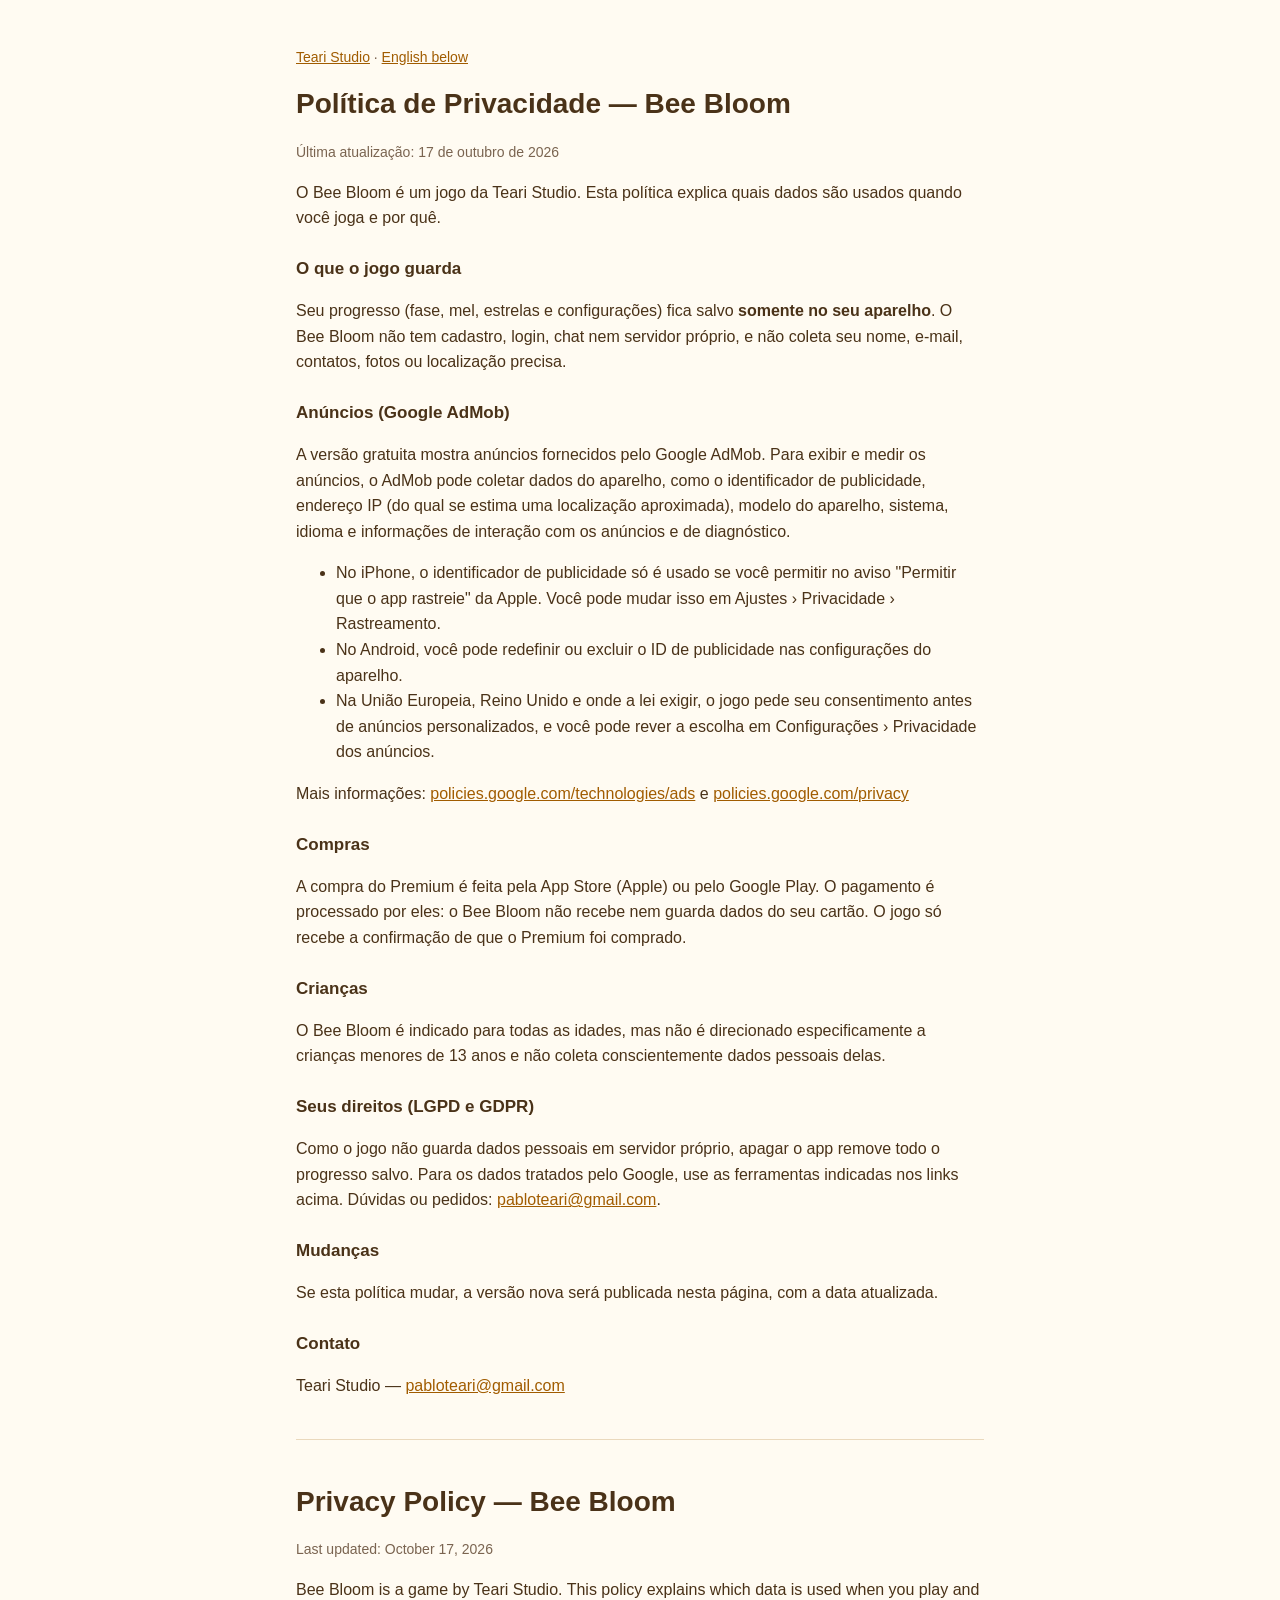
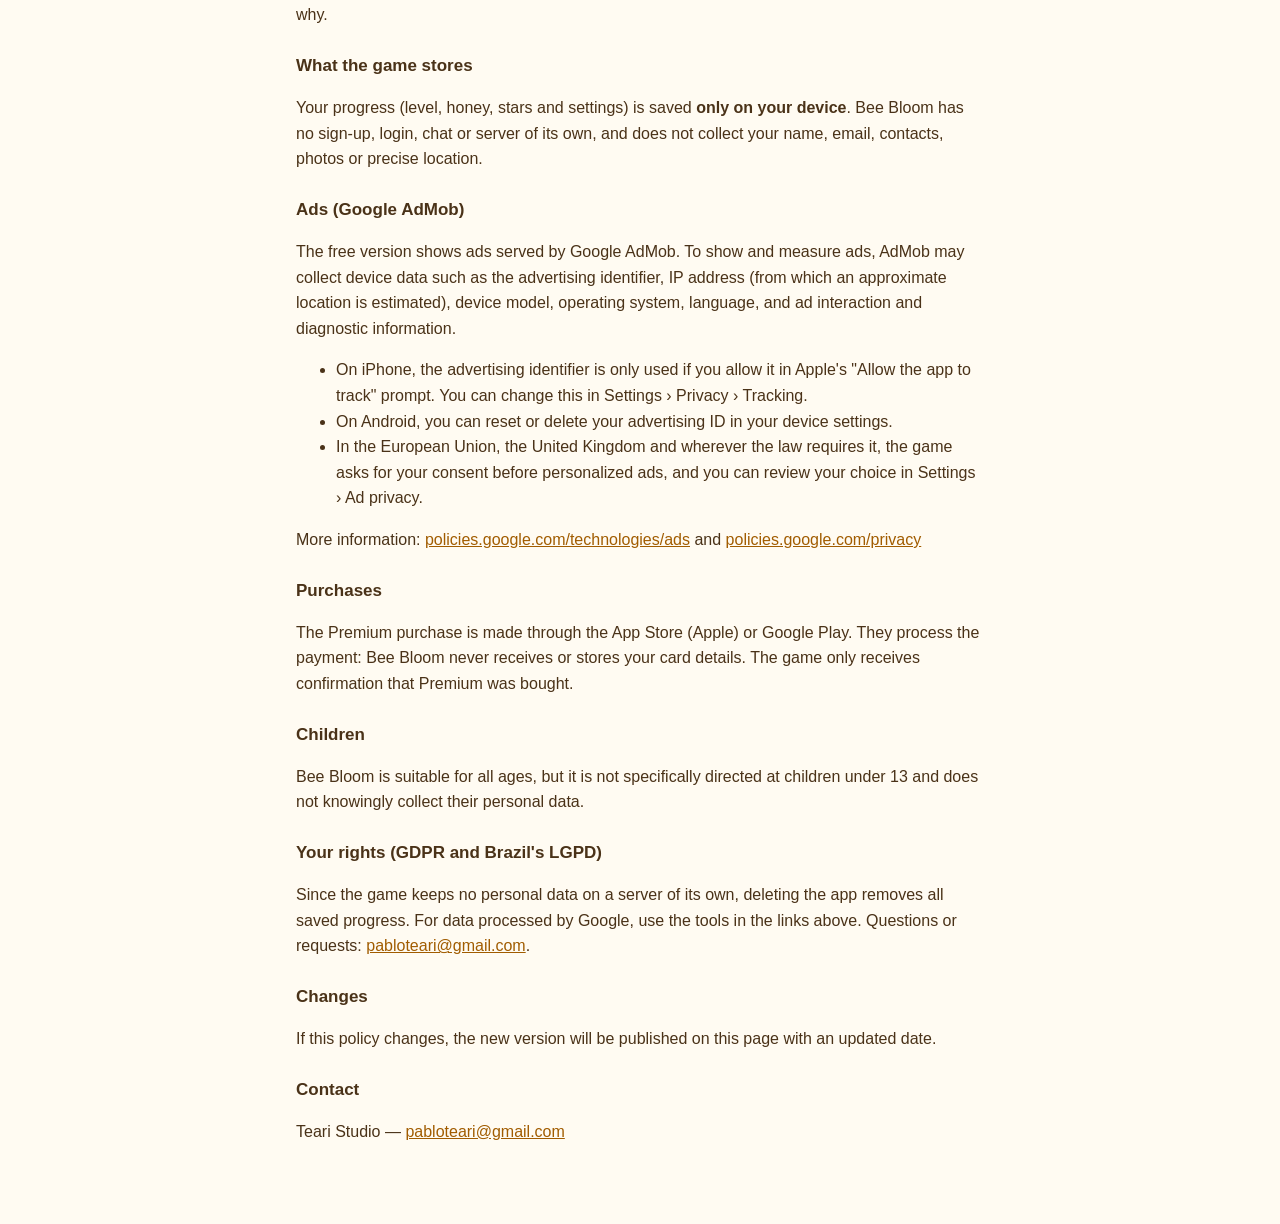
==== bee-bloom/privacidade.html @ 7d155b05 "Teari Studio site: Bee Bloom privacy policy, support page and app-ads.txt Co-Authored-By: Claude Opu" ====
<!doctype html>
<html lang="pt-BR">
<head>
<meta charset="utf-8">
<meta name="viewport" content="width=device-width, initial-scale=1">
<title>Bee Bloom — Privacidade</title>
<link rel="stylesheet" href="../style.css">
</head>
<body>
<main>
<p class="soft"><a href="../">Teari Studio</a> · <a href="#en">English below</a></p>

<h1>Política de Privacidade — Bee Bloom</h1>
<p class="soft">Última atualização: 17 de outubro de 2026</p>

<p>O Bee Bloom é um jogo da Teari Studio. Esta política explica quais dados são usados quando você joga e por quê.</p>

<h3>O que o jogo guarda</h3>
<p>Seu progresso (fase, mel, estrelas e configurações) fica salvo <strong>somente no seu aparelho</strong>. O Bee Bloom não tem cadastro, login, chat nem servidor próprio, e não coleta seu nome, e-mail, contatos, fotos ou localização precisa.</p>

<h3>Anúncios (Google AdMob)</h3>
<p>A versão gratuita mostra anúncios fornecidos pelo Google AdMob. Para exibir e medir os anúncios, o AdMob pode coletar dados do aparelho, como o identificador de publicidade, endereço IP (do qual se estima uma localização aproximada), modelo do aparelho, sistema, idioma e informações de interação com os anúncios e de diagnóstico.</p>
<ul>
<li>No iPhone, o identificador de publicidade só é usado se você permitir no aviso "Permitir que o app rastreie" da Apple. Você pode mudar isso em Ajustes › Privacidade › Rastreamento.</li>
<li>No Android, você pode redefinir ou excluir o ID de publicidade nas configurações do aparelho.</li>
<li>Na União Europeia, Reino Unido e onde a lei exigir, o jogo pede seu consentimento antes de anúncios personalizados, e você pode rever a escolha em Configurações › Privacidade dos anúncios.</li>
</ul>
<p>Mais informações: <a href="https://policies.google.com/technologies/ads">policies.google.com/technologies/ads</a> e <a href="https://policies.google.com/privacy">policies.google.com/privacy</a></p>

<h3>Compras</h3>
<p>A compra do Premium é feita pela App Store (Apple) ou pelo Google Play. O pagamento é processado por eles: o Bee Bloom não recebe nem guarda dados do seu cartão. O jogo só recebe a confirmação de que o Premium foi comprado.</p>

<h3>Crianças</h3>
<p>O Bee Bloom é indicado para todas as idades, mas não é direcionado especificamente a crianças menores de 13 anos e não coleta conscientemente dados pessoais delas.</p>

<h3>Seus direitos (LGPD e GDPR)</h3>
<p>Como o jogo não guarda dados pessoais em servidor próprio, apagar o app remove todo o progresso salvo. Para os dados tratados pelo Google, use as ferramentas indicadas nos links acima. Dúvidas ou pedidos: <a href="mailto:pabloteari@gmail.com">pabloteari@gmail.com</a>.</p>

<h3>Mudanças</h3>
<p>Se esta política mudar, a versão nova será publicada nesta página, com a data atualizada.</p>

<h3>Contato</h3>
<p>Teari Studio — <a href="mailto:pabloteari@gmail.com">pabloteari@gmail.com</a></p>

<hr id="en">

<h1>Privacy Policy — Bee Bloom</h1>
<p class="soft">Last updated: October 17, 2026</p>

<p>Bee Bloom is a game by Teari Studio. This policy explains which data is used when you play and why.</p>

<h3>What the game stores</h3>
<p>Your progress (level, honey, stars and settings) is saved <strong>only on your device</strong>. Bee Bloom has no sign-up, login, chat or server of its own, and does not collect your name, email, contacts, photos or precise location.</p>

<h3>Ads (Google AdMob)</h3>
<p>The free version shows ads served by Google AdMob. To show and measure ads, AdMob may collect device data such as the advertising identifier, IP address (from which an approximate location is estimated), device model, operating system, language, and ad interaction and diagnostic information.</p>
<ul>
<li>On iPhone, the advertising identifier is only used if you allow it in Apple's "Allow the app to track" prompt. You can change this in Settings › Privacy › Tracking.</li>
<li>On Android, you can reset or delete your advertising ID in your device settings.</li>
<li>In the European Union, the United Kingdom and wherever the law requires it, the game asks for your consent before personalized ads, and you can review your choice in Settings › Ad privacy.</li>
</ul>
<p>More information: <a href="https://policies.google.com/technologies/ads">policies.google.com/technologies/ads</a> and <a href="https://policies.google.com/privacy">policies.google.com/privacy</a></p>

<h3>Purchases</h3>
<p>The Premium purchase is made through the App Store (Apple) or Google Play. They process the payment: Bee Bloom never receives or stores your card details. The game only receives confirmation that Premium was bought.</p>

<h3>Children</h3>
<p>Bee Bloom is suitable for all ages, but it is not specifically directed at children under 13 and does not knowingly collect their personal data.</p>

<h3>Your rights (GDPR and Brazil's LGPD)</h3>
<p>Since the game keeps no personal data on a server of its own, deleting the app removes all saved progress. For data processed by Google, use the tools in the links above. Questions or requests: <a href="mailto:pabloteari@gmail.com">pabloteari@gmail.com</a>.</p>

<h3>Changes</h3>
<p>If this policy changes, the new version will be published on this page with an updated date.</p>

<h3>Contact</h3>
<p>Teari Studio — <a href="mailto:pabloteari@gmail.com">pabloteari@gmail.com</a></p>
</main>
</body>
</html>
---- style.css ----
:root { --bg: #fffbf2; --ink: #4a3218; --soft: #7a6450; --accent: #e8a21a; }
* { box-sizing: border-box; }
body { margin: 0; background: var(--bg); color: var(--ink); font: 16px/1.6 -apple-system, BlinkMacSystemFont, "Segoe UI", Roboto, sans-serif; }
main { max-width: 720px; margin: 0 auto; padding: 32px 16px 64px; }
h1 { font-size: 28px; margin: 0 0 4px; }
h2 { font-size: 20px; margin: 32px 0 8px; }
h3 { font-size: 17px; margin: 24px 0 4px; }
p, li { color: var(--ink); }
.soft { color: var(--soft); font-size: 14px; }
a { color: #a15c00; }
hr { border: 0; border-top: 1px solid #ead9bd; margin: 40px 0; }
.card { background: #fff; border-radius: 16px; padding: 20px; box-shadow: 0 2px 8px rgba(74,50,24,.08); margin: 16px 0; }
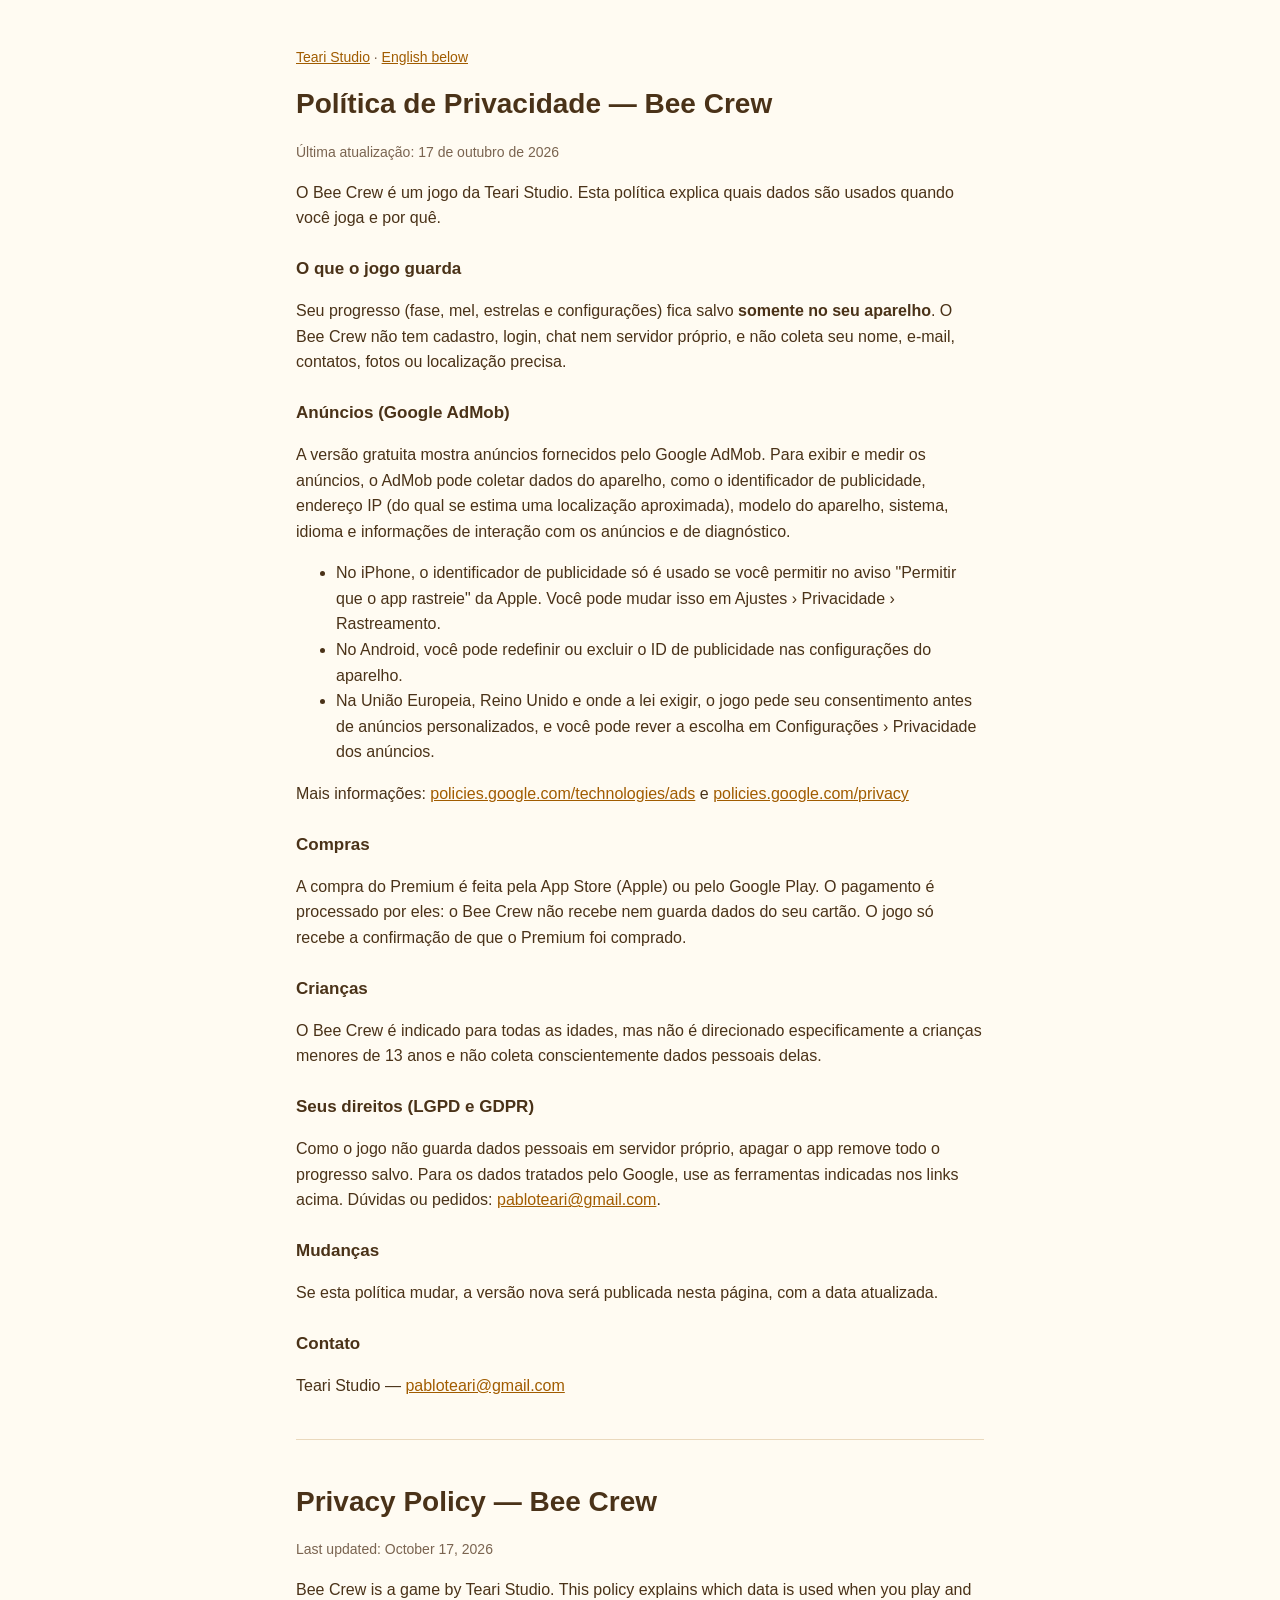
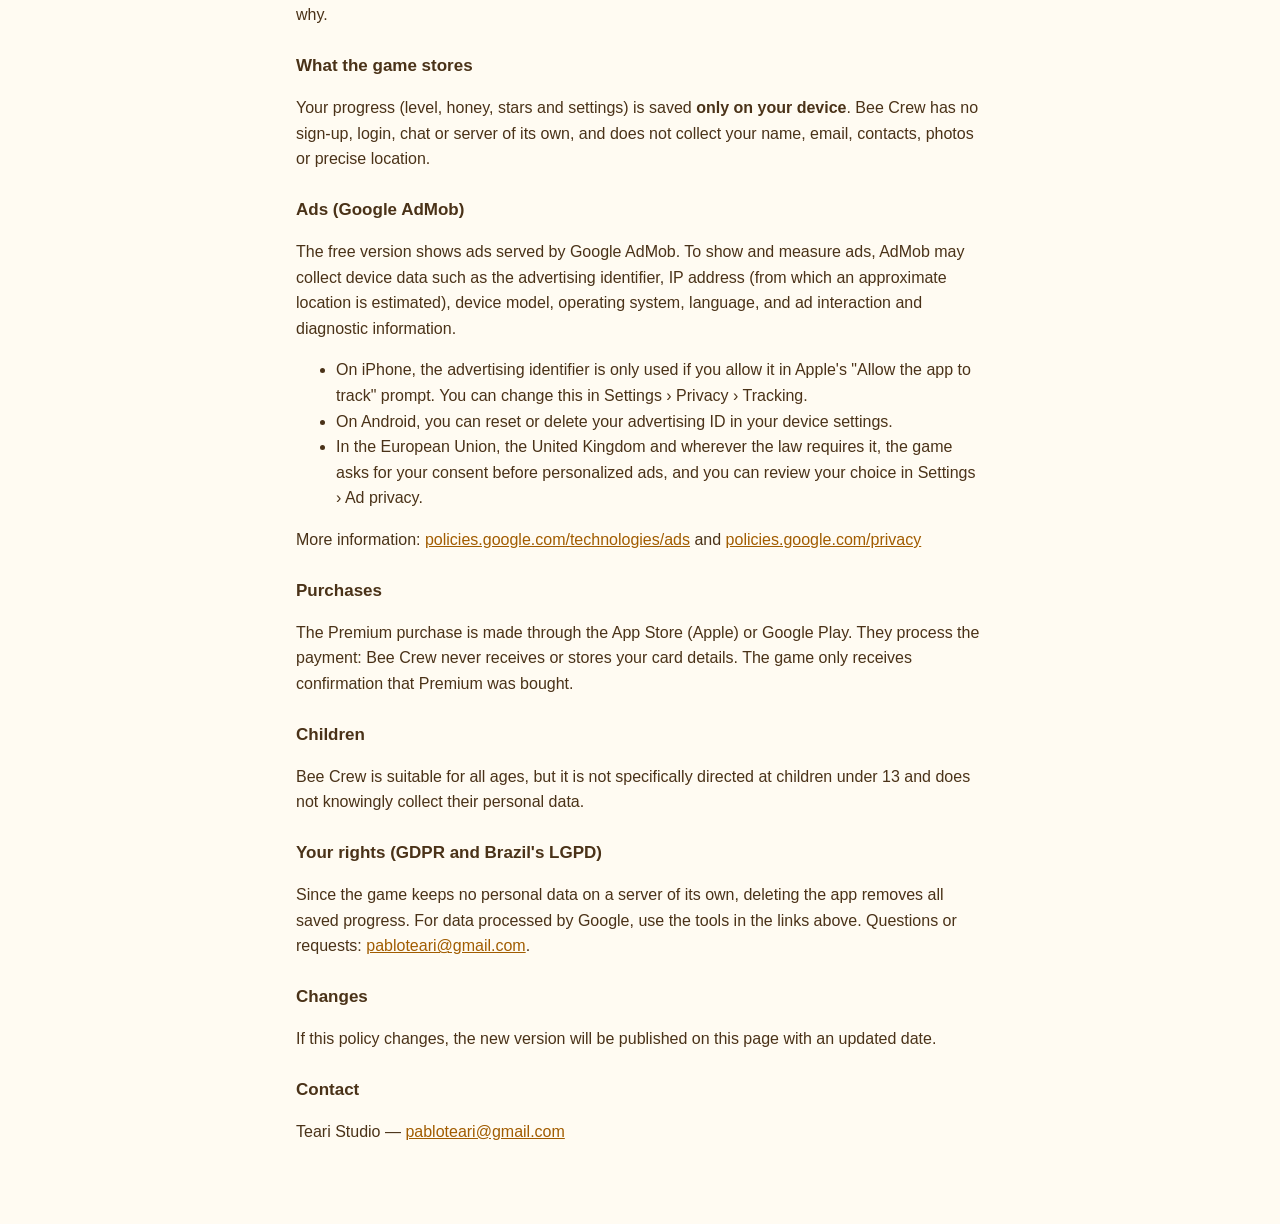
==== commit 6e3bb83e: "Rename Bee Bloom to Bee Crew Co-Authored-By: Claude Opus 5.5 <noreply@anthropic.com>" ====
--- a/bee-bloom/privacidade.html
+++ b/bee-bloom/privacidade.html
@@ -3,20 +3,20 @@
 <head>
 <meta charset="utf-8">
 <meta name="viewport" content="width=device-width, initial-scale=1">
-<title>Bee Bloom — Privacidade</title>
+<title>Bee Crew — Privacidade</title>
 <link rel="stylesheet" href="../style.css">
 </head>
 <body>
 <main>
 <p class="soft"><a href="../">Teari Studio</a> · <a href="#en">English below</a></p>
 
-<h1>Política de Privacidade — Bee Bloom</h1>
+<h1>Política de Privacidade — Bee Crew</h1>
 <p class="soft">Última atualização: 17 de outubro de 2026</p>
 
-<p>O Bee Bloom é um jogo da Teari Studio. Esta política explica quais dados são usados quando você joga e por quê.</p>
+<p>O Bee Crew é um jogo da Teari Studio. Esta política explica quais dados são usados quando você joga e por quê.</p>
 
 <h3>O que o jogo guarda</h3>
-<p>Seu progresso (fase, mel, estrelas e configurações) fica salvo <strong>somente no seu aparelho</strong>. O Bee Bloom não tem cadastro, login, chat nem servidor próprio, e não coleta seu nome, e-mail, contatos, fotos ou localização precisa.</p>
+<p>Seu progresso (fase, mel, estrelas e configurações) fica salvo <strong>somente no seu aparelho</strong>. O Bee Crew não tem cadastro, login, chat nem servidor próprio, e não coleta seu nome, e-mail, contatos, fotos ou localização precisa.</p>
 
 <h3>Anúncios (Google AdMob)</h3>
 <p>A versão gratuita mostra anúncios fornecidos pelo Google AdMob. Para exibir e medir os anúncios, o AdMob pode coletar dados do aparelho, como o identificador de publicidade, endereço IP (do qual se estima uma localização aproximada), modelo do aparelho, sistema, idioma e informações de interação com os anúncios e de diagnóstico.</p>
@@ -28,10 +28,10 @@
 <p>Mais informações: <a href="https://policies.google.com/technologies/ads">policies.google.com/technologies/ads</a> e <a href="https://policies.google.com/privacy">policies.google.com/privacy</a></p>
 
 <h3>Compras</h3>
-<p>A compra do Premium é feita pela App Store (Apple) ou pelo Google Play. O pagamento é processado por eles: o Bee Bloom não recebe nem guarda dados do seu cartão. O jogo só recebe a confirmação de que o Premium foi comprado.</p>
+<p>A compra do Premium é feita pela App Store (Apple) ou pelo Google Play. O pagamento é processado por eles: o Bee Crew não recebe nem guarda dados do seu cartão. O jogo só recebe a confirmação de que o Premium foi comprado.</p>
 
 <h3>Crianças</h3>
-<p>O Bee Bloom é indicado para todas as idades, mas não é direcionado especificamente a crianças menores de 13 anos e não coleta conscientemente dados pessoais delas.</p>
+<p>O Bee Crew é indicado para todas as idades, mas não é direcionado especificamente a crianças menores de 13 anos e não coleta conscientemente dados pessoais delas.</p>
 
 <h3>Seus direitos (LGPD e GDPR)</h3>
 <p>Como o jogo não guarda dados pessoais em servidor próprio, apagar o app remove todo o progresso salvo. Para os dados tratados pelo Google, use as ferramentas indicadas nos links acima. Dúvidas ou pedidos: <a href="mailto:pabloteari@gmail.com">pabloteari@gmail.com</a>.</p>
@@ -44,13 +44,13 @@
 
 <hr id="en">
 
-<h1>Privacy Policy — Bee Bloom</h1>
+<h1>Privacy Policy — Bee Crew</h1>
 <p class="soft">Last updated: October 17, 2026</p>
 
-<p>Bee Bloom is a game by Teari Studio. This policy explains which data is used when you play and why.</p>
+<p>Bee Crew is a game by Teari Studio. This policy explains which data is used when you play and why.</p>
 
 <h3>What the game stores</h3>
-<p>Your progress (level, honey, stars and settings) is saved <strong>only on your device</strong>. Bee Bloom has no sign-up, login, chat or server of its own, and does not collect your name, email, contacts, photos or precise location.</p>
+<p>Your progress (level, honey, stars and settings) is saved <strong>only on your device</strong>. Bee Crew has no sign-up, login, chat or server of its own, and does not collect your name, email, contacts, photos or precise location.</p>
 
 <h3>Ads (Google AdMob)</h3>
 <p>The free version shows ads served by Google AdMob. To show and measure ads, AdMob may collect device data such as the advertising identifier, IP address (from which an approximate location is estimated), device model, operating system, language, and ad interaction and diagnostic information.</p>
@@ -62,10 +62,10 @@
 <p>More information: <a href="https://policies.google.com/technologies/ads">policies.google.com/technologies/ads</a> and <a href="https://policies.google.com/privacy">policies.google.com/privacy</a></p>
 
 <h3>Purchases</h3>
-<p>The Premium purchase is made through the App Store (Apple) or Google Play. They process the payment: Bee Bloom never receives or stores your card details. The game only receives confirmation that Premium was bought.</p>
+<p>The Premium purchase is made through the App Store (Apple) or Google Play. They process the payment: Bee Crew never receives or stores your card details. The game only receives confirmation that Premium was bought.</p>
 
 <h3>Children</h3>
-<p>Bee Bloom is suitable for all ages, but it is not specifically directed at children under 13 and does not knowingly collect their personal data.</p>
+<p>Bee Crew is suitable for all ages, but it is not specifically directed at children under 13 and does not knowingly collect their personal data.</p>
 
 <h3>Your rights (GDPR and Brazil's LGPD)</h3>
 <p>Since the game keeps no personal data on a server of its own, deleting the app removes all saved progress. For data processed by Google, use the tools in the links above. Questions or requests: <a href="mailto:pabloteari@gmail.com">pabloteari@gmail.com</a>.</p>
